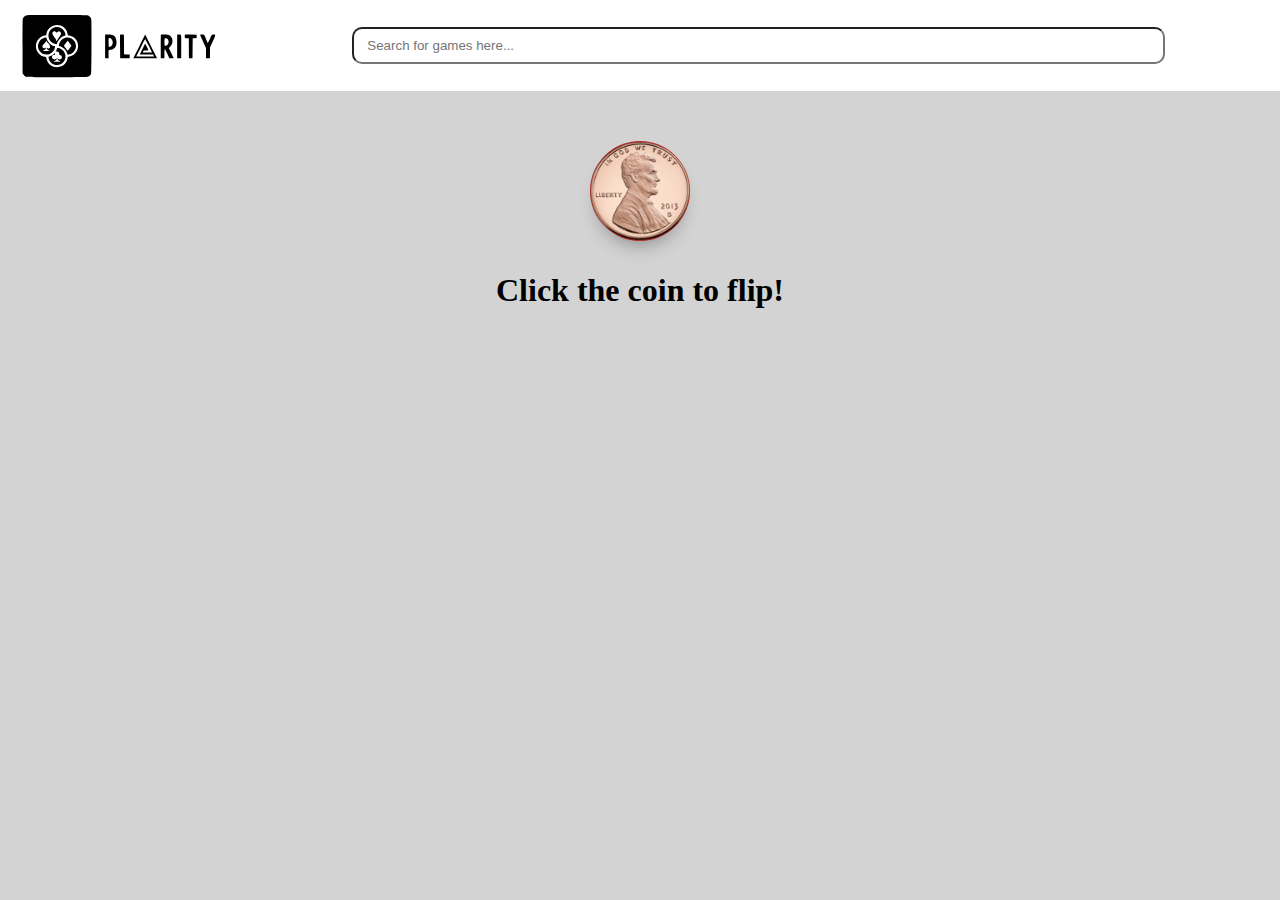
==== index.html @ 3d9c5a01 "PLY-0000: flip game" ====
<!DOCTYPE html>
<html>
<head>
    <title>Plarity</title>
    <link rel="icon" type="image/png" href="img/favicon.png">
    <link rel="stylesheet" href="css/style.css">
    <script type="text/javascript" src="js/script.js"></script>
</head>
<body style="width: 100vw; height: 100vh; margin: 0; display:flex;">
    <div style="display: flex; flex-direction: column; flex-grow: 1;">
        <div style="display: flex;">
            <img id="logoImage" src="img/full-logo.svg" style="height: 75px;" class="margin-small">
            <div style="display: flex; flex-grow: 1; justify-content: center; align-items: center;">
                <input class="padding-small"
                       style="width: 75%; height: 1.5em; border-radius: 0.75em;"
                       placeholder="Search for games here...">
            </div>
        </div>
        <div style="background-color: lightgray; flex-grow: 1; display: flex; align-items: center; flex-direction: column;">
            <div id="coinFlip" style="display: flex; flex-direction: column;">
                <div id="coin" onclick="flip();">
                    <div class="side-a">
                        <img src="img/head.png">
                    </div>
                    <div class="side-b">
                        <img src="img/tail.png">
                    </div>
                </div>              
                <h1 id="result">Click the coin to flip!</h1>
            </div>
        </div>
    </div>
</body>
</html>
---- css/style.css ----
.margin-small {
    margin: 0.5em 1em 0.5em 1em;
}

.padding-small {
    padding: 0.5em 1em 0.5em 1em;
}

#coin {
    margin: 50px auto 10px auto;
    width: 100px;
    height: 100px;
    cursor: pointer;

    img {
        width: 100px;
        height: 100px;
    }
}

#coin div {
    width: 100%;
    height: 100%;
    -webkit-border-radius: 50%;
    -moz-border-radius: 50%;
    border-radius: 50%;
    -webkit-box-shadow: inset 0 0 45px rgba(255,255,255,.3), 0 12px 20px -10px rgba(0,0,0,.4);
    -moz-box-shadow: inset 0 0 45px rgba(255,255,255,.3), 0 12px 20px -10px rgba(0,0,0,.4);
    box-shadow: inset 0 0 45px rgba(255,255,255,.3), 0 12px 20px -10px rgba(0,0,0,.4);
}

.side-a {
    background-color: #bb0000;
}

.side-b {
    background-color: #3e3e3e;
}

#coin {
    transition: -webkit-transform 1s ease-in;
    -webkit-transform-style: preserve-3d;
}

#coin div {
    position: absolute;
    -webkit-backface-visibility: hidden;
}

.side-a > img {
    z-index: 100;
}

.side-b {
    -webkit-transform: rotateY(-180deg);
}

#coin.heads {
    -webkit-animation: flipHeads 3s ease-out forwards;
    -moz-animation: flipHeads 3s ease-out forwards;
    -o-animation: flipHeads 3s ease-out forwards;
    animation: flipHeads 3s ease-out forwards;
}

#coin.tails {
    -webkit-animation: flipTails 3s ease-out forwards;
    -moz-animation: flipTails 3s ease-out forwards;
    -o-animation: flipTails 3s ease-out forwards;
    animation: flipTails 3s ease-out forwards;
}

@-webkit-keyframes flipHeads {
    from { -webkit-transform: rotateY(0); -moz-transform: rotateY(0); transform: rotateY(0); }
    to { -webkit-transform: rotateY(1800deg); -moz-transform: rotateY(1800deg); transform: rotateY(1800deg); }
}

@-webkit-keyframes flipTails {
    from { -webkit-transform: rotateY(0); -moz-transform: rotateY(0); transform: rotateY(0); }
    to { -webkit-transform: rotateY(1980deg); -moz-transform: rotateY(1980deg); transform: rotateY(1980deg); }
}
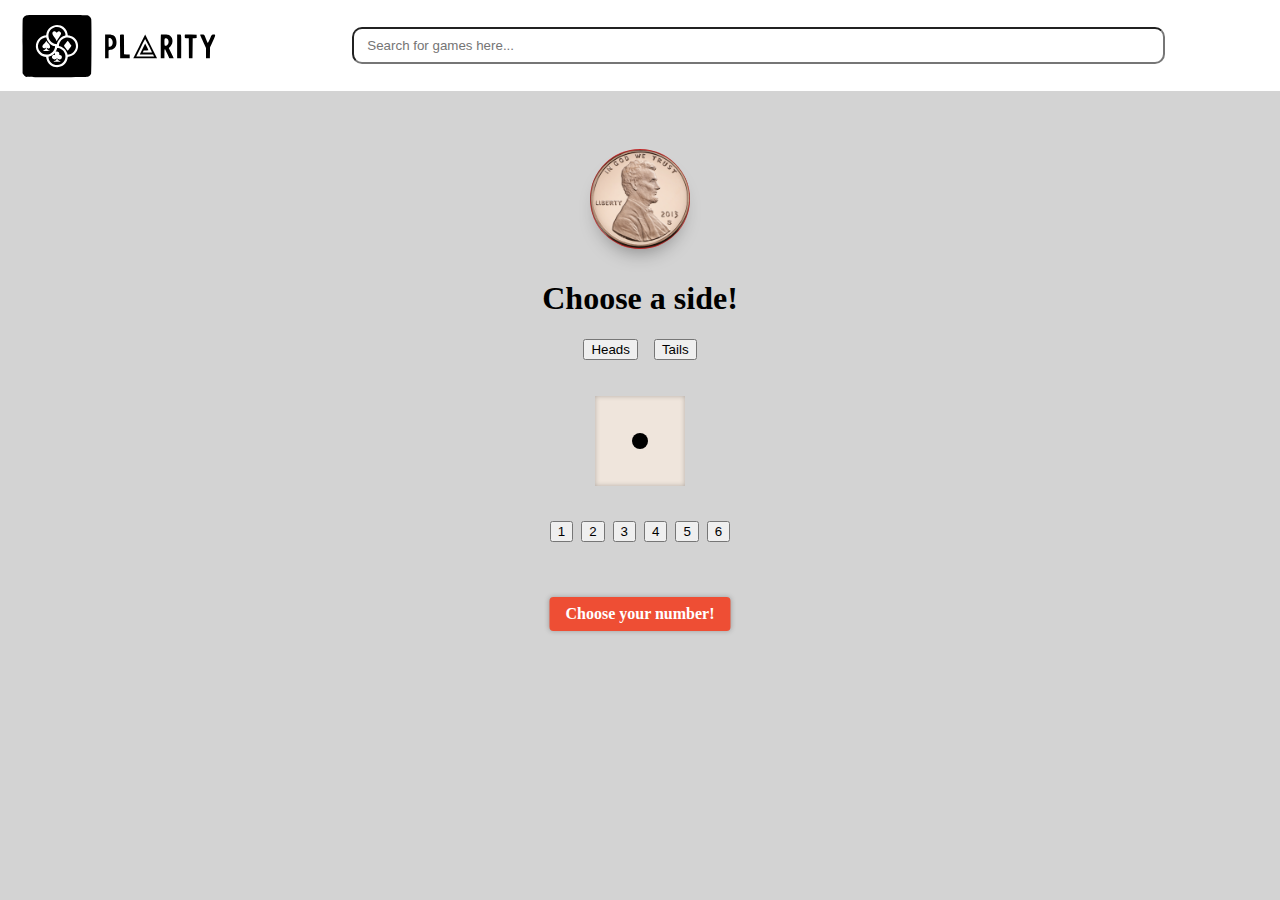
==== commit 0773f0af: "PLY-0000: dice roll game" ====
--- a/index.html
+++ b/index.html
@@ -4,7 +4,6 @@
     <title>Plarity</title>
     <link rel="icon" type="image/png" href="img/favicon.png">
     <link rel="stylesheet" href="css/style.css">
-    <script type="text/javascript" src="js/script.js"></script>
 </head>
 <body style="width: 100vw; height: 100vh; margin: 0; display:flex;">
     <div style="display: flex; flex-direction: column; flex-grow: 1;">
@@ -17,17 +16,8 @@
             </div>
         </div>
         <div style="background-color: lightgray; flex-grow: 1; display: flex; align-items: center; flex-direction: column;">
-            <div id="coinFlip" style="display: flex; flex-direction: column;">
-                <div id="coin" onclick="flip();">
-                    <div class="side-a">
-                        <img src="img/head.png">
-                    </div>
-                    <div class="side-b">
-                        <img src="img/tail.png">
-                    </div>
-                </div>              
-                <h1 id="result">Click the coin to flip!</h1>
-            </div>
+            <iframe src="/games/coin-flip.html" seamless width="100%" height="280px" scrolling="no"></iframe>
+            <iframe src="/games/dice-roll.html" seamless width="100%" height="280px" scrolling="no"></iframe>
         </div>
     </div>
 </body>
--- a/css/style.css
+++ b/css/style.css
@@ -6,76 +6,7 @@
     padding: 0.5em 1em 0.5em 1em;
 }
 
-#coin {
-    margin: 50px auto 10px auto;
-    width: 100px;
-    height: 100px;
-    cursor: pointer;
+iframe[seamless] {
+    border:none;
 
-    img {
-        width: 100px;
-        height: 100px;
-    }
-}
-
-#coin div {
-    width: 100%;
-    height: 100%;
-    -webkit-border-radius: 50%;
-    -moz-border-radius: 50%;
-    border-radius: 50%;
-    -webkit-box-shadow: inset 0 0 45px rgba(255,255,255,.3), 0 12px 20px -10px rgba(0,0,0,.4);
-    -moz-box-shadow: inset 0 0 45px rgba(255,255,255,.3), 0 12px 20px -10px rgba(0,0,0,.4);
-    box-shadow: inset 0 0 45px rgba(255,255,255,.3), 0 12px 20px -10px rgba(0,0,0,.4);
-}
-
-.side-a {
-    background-color: #bb0000;
-}
-
-.side-b {
-    background-color: #3e3e3e;
-}
-
-#coin {
-    transition: -webkit-transform 1s ease-in;
-    -webkit-transform-style: preserve-3d;
-}
-
-#coin div {
-    position: absolute;
-    -webkit-backface-visibility: hidden;
-}
-
-.side-a > img {
-    z-index: 100;
-}
-
-.side-b {
-    -webkit-transform: rotateY(-180deg);
-}
-
-#coin.heads {
-    -webkit-animation: flipHeads 3s ease-out forwards;
-    -moz-animation: flipHeads 3s ease-out forwards;
-    -o-animation: flipHeads 3s ease-out forwards;
-    animation: flipHeads 3s ease-out forwards;
-}
-
-#coin.tails {
-    -webkit-animation: flipTails 3s ease-out forwards;
-    -moz-animation: flipTails 3s ease-out forwards;
-    -o-animation: flipTails 3s ease-out forwards;
-    animation: flipTails 3s ease-out forwards;
-}
-
-@-webkit-keyframes flipHeads {
-    from { -webkit-transform: rotateY(0); -moz-transform: rotateY(0); transform: rotateY(0); }
-    to { -webkit-transform: rotateY(1800deg); -moz-transform: rotateY(1800deg); transform: rotateY(1800deg); }
-}
-
-@-webkit-keyframes flipTails {
-    from { -webkit-transform: rotateY(0); -moz-transform: rotateY(0); transform: rotateY(0); }
-    to { -webkit-transform: rotateY(1980deg); -moz-transform: rotateY(1980deg); transform: rotateY(1980deg); }
-}
-  +}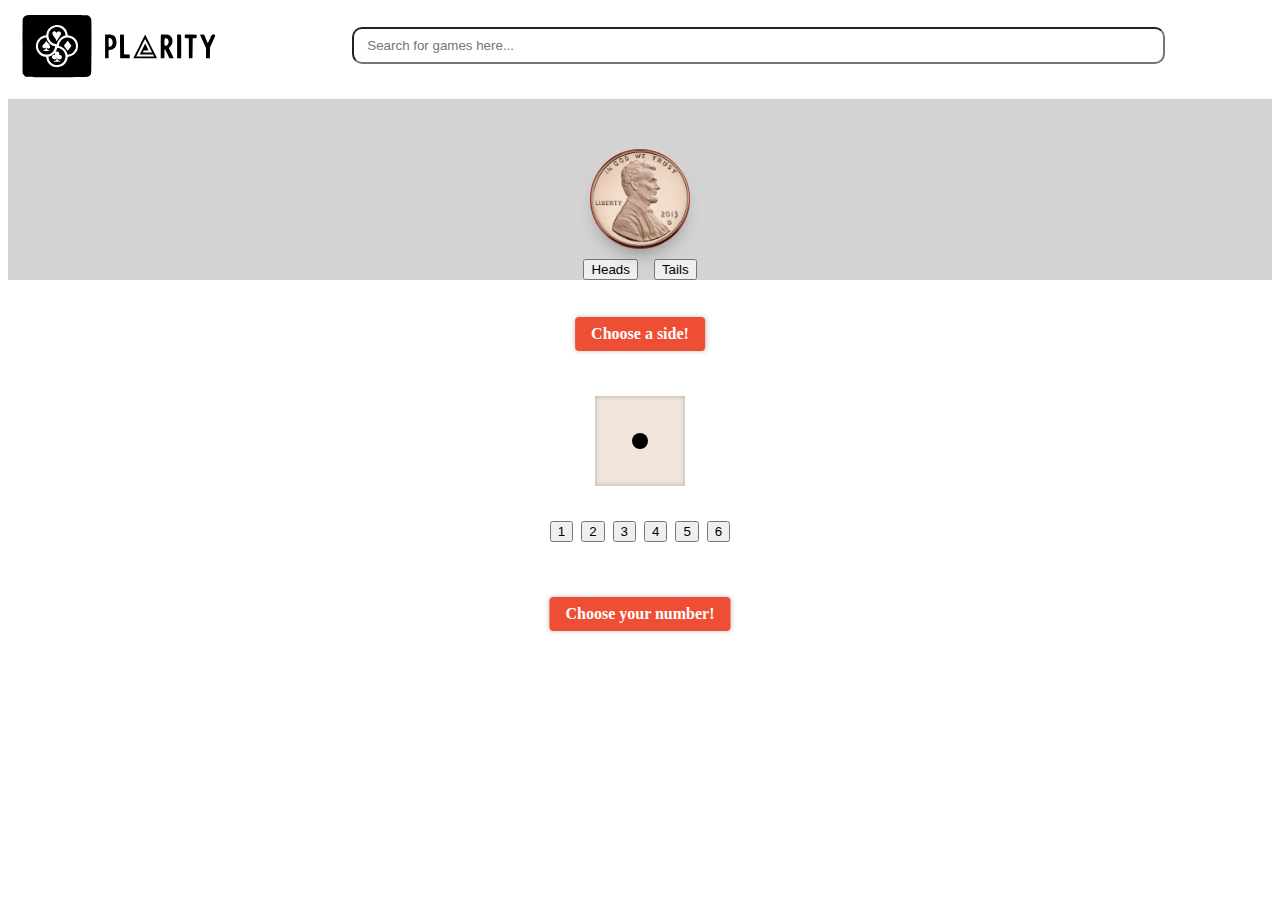
==== commit 1bf9cec0: "PLY-0000: cleanup" ====
--- a/index.html
+++ b/index.html
@@ -15,7 +15,7 @@
                        placeholder="Search for games here...">
             </div>
         </div>
-        <div style="background-color: lightgray; flex-grow: 1; display: flex; align-items: center; flex-direction: column;">
+        <div style="flex-grow: 1; display: flex; align-items: center; flex-direction: column;">
             <iframe src="/games/coin-flip.html" seamless width="100%" height="280px" scrolling="no"></iframe>
             <iframe src="/games/dice-roll.html" seamless width="100%" height="280px" scrolling="no"></iframe>
         </div>
--- a/css/style.css
+++ b/css/style.css
@@ -8,5 +8,4 @@
 
 iframe[seamless] {
     border:none;
-
-}+}
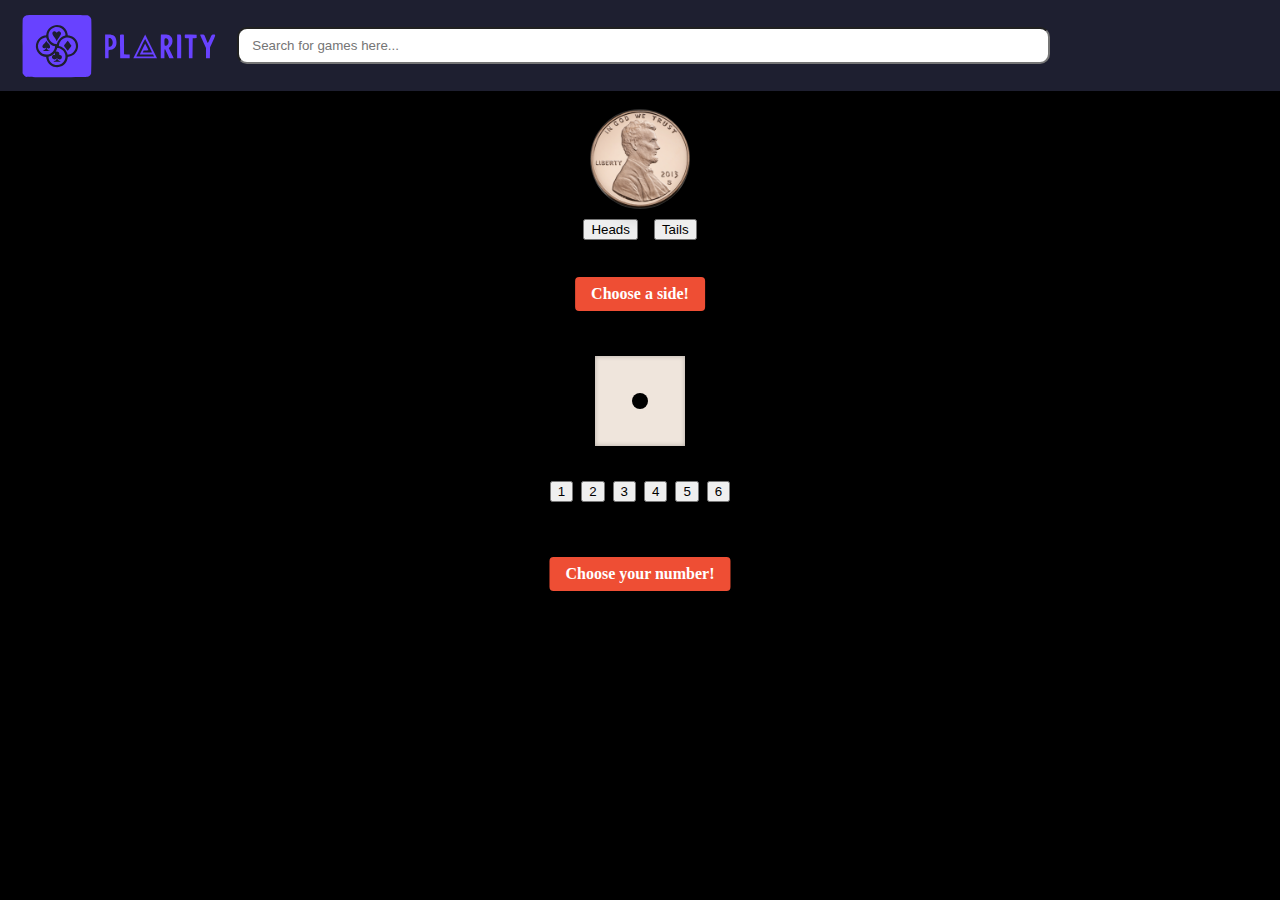
==== commit b8d0e4c9: "PLY-0000: cleanup" ====
--- a/index.html
+++ b/index.html
@@ -4,19 +4,20 @@
     <title>Plarity</title>
     <link rel="icon" type="image/png" href="img/favicon.png">
     <link rel="stylesheet" href="css/style.css">
+    <link rel="stylesheet" href="css/common.css">
 </head>
-<body style="width: 100vw; height: 100vh; margin: 0; display:flex;">
-    <div style="display: flex; flex-direction: column; flex-grow: 1;">
-        <div style="display: flex;">
+<body>
+    <div>
+        <div id="header">
             <img id="logoImage" src="img/full-logo.svg" style="height: 75px;" class="margin-small">
-            <div style="display: flex; flex-grow: 1; justify-content: center; align-items: center;">
+            <div class="d-flex flex-grow j-center">
                 <input class="padding-small"
                        style="width: 75%; height: 1.5em; border-radius: 0.75em;"
                        placeholder="Search for games here...">
             </div>
         </div>
-        <div style="flex-grow: 1; display: flex; align-items: center; flex-direction: column;">
-            <iframe src="/games/coin-flip.html" seamless width="100%" height="280px" scrolling="no"></iframe>
+        <div class="d-flex flex-grow a-center">
+            <iframe src="/games/coin-flip.html" seamless width="100%" height="240px" scrolling="no"></iframe>
             <iframe src="/games/dice-roll.html" seamless width="100%" height="280px" scrolling="no"></iframe>
         </div>
     </div>
--- a/css/style.css
+++ b/css/style.css
@@ -6,6 +6,17 @@
     padding: 0.5em 1em 0.5em 1em;
 }
 
+body {
+    margin: 0;
+    height: 100%;
+    background-color: #000;
+}
+
+#header {
+    display: flex;
+    background-color: #1E1F30; 
+}
+
 iframe[seamless] {
     border:none;
 }
--- a/css/common.css
+++ b/css/common.css
@@ -0,0 +1,28 @@
+* {
+    color: white;
+}
+
+button {
+    color: #000;
+}
+
+.d-flex {
+	display: flex; 
+	flex-direction: column; 
+}
+
+.flex-row {
+	flex-direction: row; 
+}
+
+.flex-grow {
+	flex-grow: 1;
+}
+
+.a-center {
+	align-items: center;
+}
+
+.j-center {
+	justify-content: center;
+}
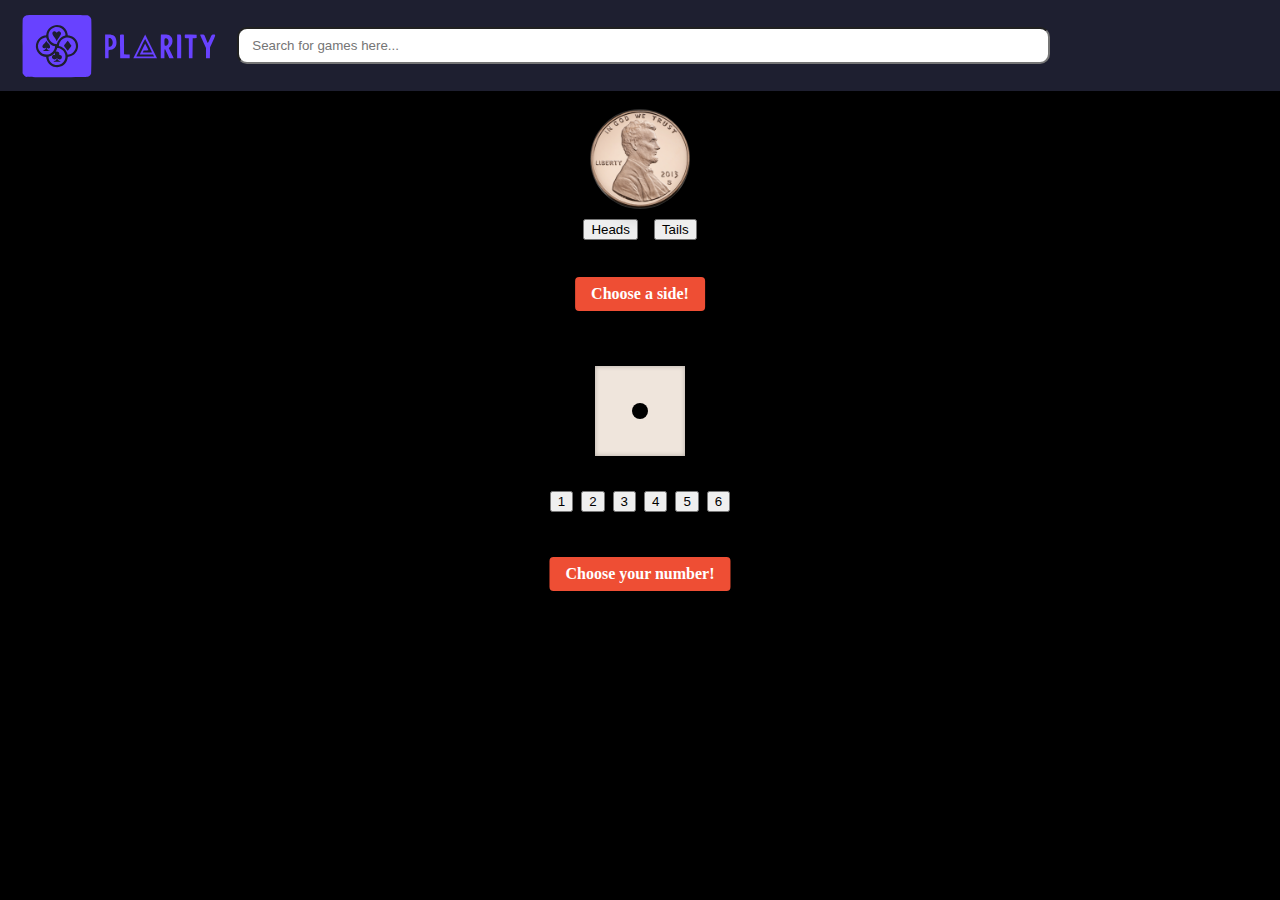
==== commit 56ca05d0: "PLY-0000: check result vs user choice in dice game" ====
--- a/index.html
+++ b/index.html
@@ -2,7 +2,7 @@
 <html>
 <head>
     <title>Plarity</title>
-    <link rel="icon" type="image/png" href="img/favicon.png">
+    <link rel="icon" type='image/png' href="img/favicon.png">
     <link rel="stylesheet" href="css/style.css">
     <link rel="stylesheet" href="css/common.css">
 </head>
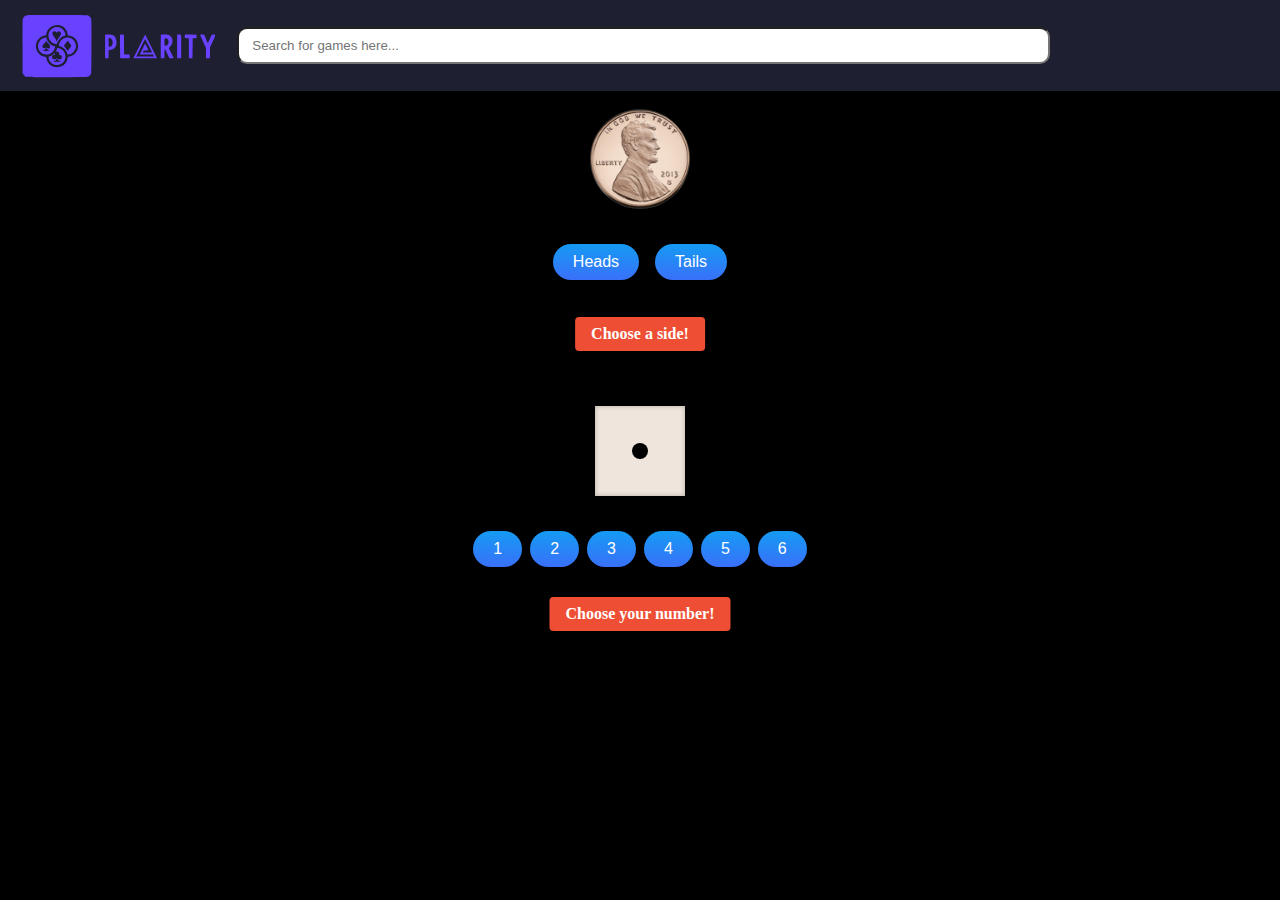
==== commit 28924238: "PLY-0000: cleanup" ====
--- a/index.html
+++ b/index.html
@@ -17,7 +17,7 @@
             </div>
         </div>
         <div class="d-flex flex-grow a-center">
-            <iframe src="/games/coin-flip.html" seamless width="100%" height="240px" scrolling="no"></iframe>
+            <iframe src="/games/coin-flip.html" seamless width="100%" height="280px" scrolling="no"></iframe>
             <iframe src="/games/dice-roll.html" seamless width="100%" height="280px" scrolling="no"></iframe>
         </div>
     </div>
--- a/css/common.css
+++ b/css/common.css
@@ -3,7 +3,44 @@
 }
 
 button {
-    color: #000;
+    align-items: center;
+    appearance: none;
+    background-color: #3EB2FD;
+    background-image: linear-gradient(1deg, #4F58FD, #149BF3 99%);
+    background-size: calc(100% + 20px) calc(100% + 20px);
+    border-radius: 100px;
+    border-width: 0;
+    box-shadow: none;
+    box-sizing: border-box;
+    color: #FFFFFF;
+    cursor: pointer;
+    display: inline-flex;
+    font-size: 1rem;
+    height: auto;
+    justify-content: center;
+    line-height: 1.5;
+    padding: 6px 20px;
+    position: relative;
+    text-align: center;
+    text-decoration: none;
+    transition: background-color .2s,background-position .2s;
+    user-select: none;
+    -webkit-user-select: none;
+    touch-action: manipulation;
+    vertical-align: top;
+    white-space: nowrap;
+    
+    :active, :focus {
+      outline: none;
+    }
+    
+    :hover {
+      background-position: -20px -20px;
+    }
+    
+    :focus:not(:active) {
+      box-shadow: rgba(40, 170, 255, 0.25) 0 0 0 .125em;
+    }
 }
 
 .d-flex {
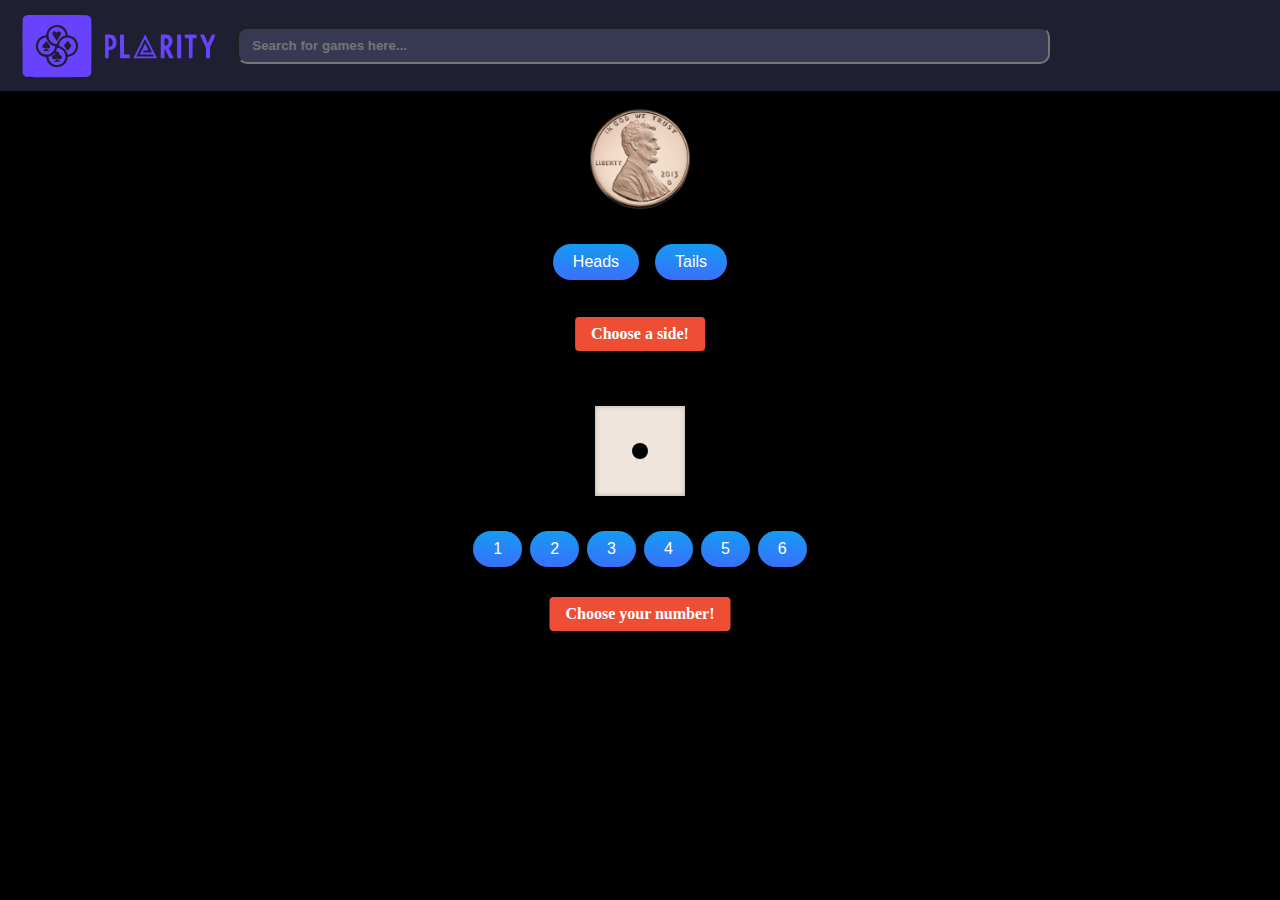
==== commit 1f2955ff: "PLY-0000: fix search bar color" ====
--- a/index.html
+++ b/index.html
@@ -12,7 +12,7 @@
             <img id="logoImage" src="img/full-logo.svg" style="height: 75px;" class="margin-small">
             <div class="d-flex flex-grow j-center">
                 <input class="padding-small"
-                       style="width: 75%; height: 1.5em; border-radius: 0.75em;"
+                       style="width: 75%; height: 1.5em; border-radius: 0.75em; background-color: #373952; font-weight: bold;"
                        placeholder="Search for games here...">
             </div>
         </div>
